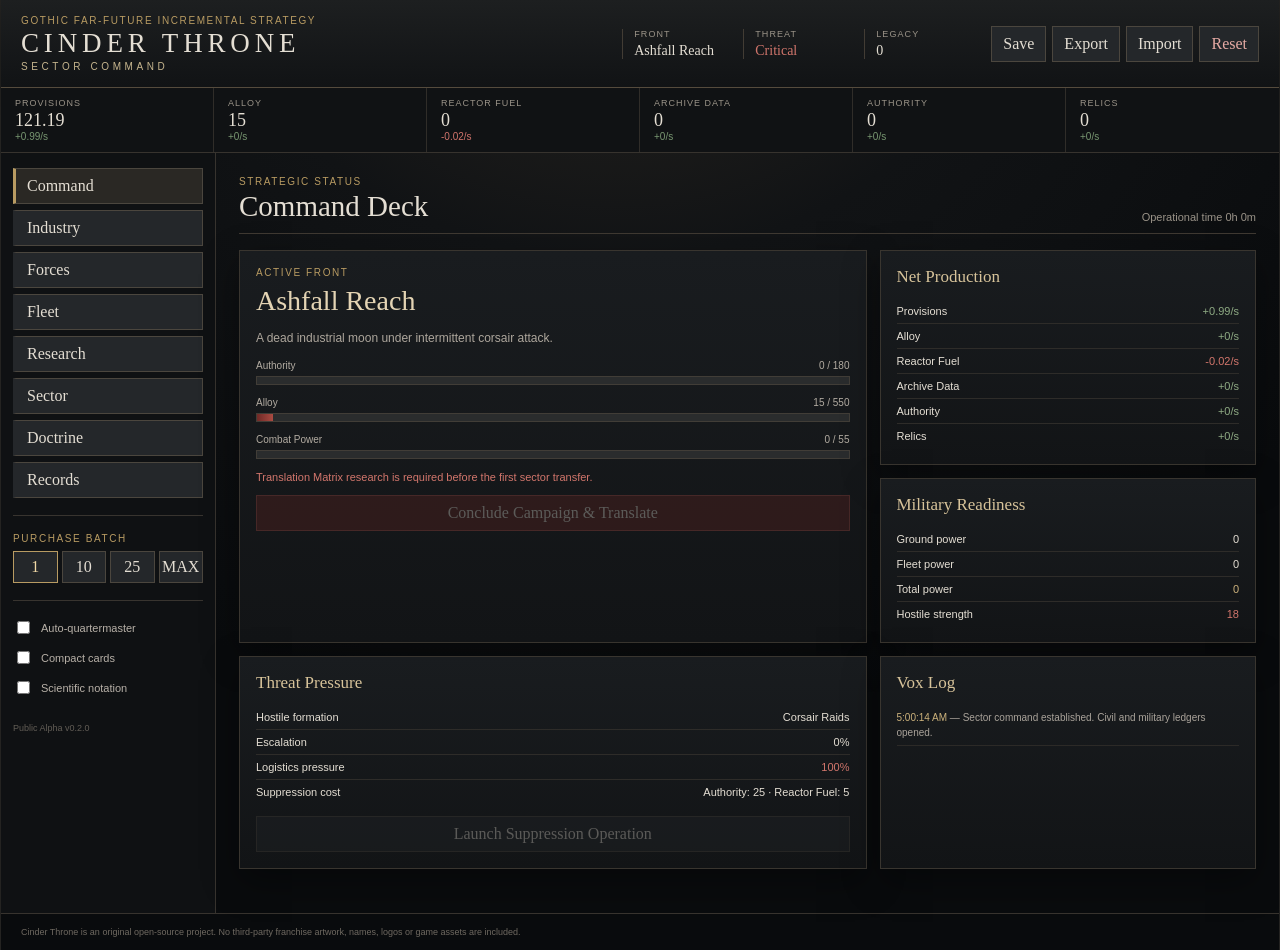
==== index.html @ 41fe94b8 "Add files via upload" ====
<!doctype html>
<html lang="en">
<head>
  <meta charset="utf-8">
  <meta name="viewport" content="width=device-width, initial-scale=1">
  <meta name="theme-color" content="#111315">
  <meta name="description" content="Cinder Throne: Sector Command — an original gothic far-future incremental strategy game.">
  <title>Cinder Throne: Sector Command</title>
  <link rel="stylesheet" href="styles.css">
</head>
<body>
<div id="app">
  <header class="topbar">
    <div class="brand">
      <div class="eyebrow">GOTHIC FAR-FUTURE INCREMENTAL STRATEGY</div>
      <h1>CINDER THRONE</h1>
      <div class="subtitle">SECTOR COMMAND</div>
    </div>

    <div class="campaign-summary">
      <div class="metric"><span>Front</span><strong id="sectorName">Ashfall Reach</strong></div>
      <div class="metric"><span>Threat</span><strong id="threatLabel">Low</strong></div>
      <div class="metric"><span>Legacy</span><strong id="legacyTop">0</strong></div>
    </div>

    <div class="top-actions">
      <button id="saveBtn">Save</button>
      <button id="exportBtn">Export</button>
      <button id="importBtn">Import</button>
      <button id="resetBtn" class="danger">Reset</button>
    </div>
  </header>

  <div id="resourceStrip" class="resource-strip"></div>

  <main class="layout">
    <aside class="sidebar">
      <button class="nav active" data-tab="command">Command</button>
      <button class="nav" data-tab="industry">Industry</button>
      <button class="nav" data-tab="forces">Forces</button>
      <button class="nav" data-tab="fleet">Fleet</button>
      <button class="nav" data-tab="research">Research</button>
      <button class="nav" data-tab="sector">Sector</button>
      <button class="nav" data-tab="doctrine">Doctrine</button>
      <button class="nav" data-tab="records">Records</button>

      <div class="side-rule"></div>
      <div class="side-label">Purchase batch</div>
      <div class="batch-row">
        <button class="batch active" data-buy="1">1</button>
        <button class="batch" data-buy="10">10</button>
        <button class="batch" data-buy="25">25</button>
        <button class="batch" data-buy="max">MAX</button>
      </div>

      <div class="side-rule"></div>
      <label class="toggle"><input id="autoBuyToggle" type="checkbox"> Auto-quartermaster</label>
      <label class="toggle"><input id="compactToggle" type="checkbox"> Compact cards</label>
      <label class="toggle"><input id="notationToggle" type="checkbox"> Scientific notation</label>

      <div class="version">Public Alpha v0.2.0</div>
    </aside>

    <section class="content">
      <section class="tab active" id="tab-command">
        <div class="heading">
          <div><div class="eyebrow">STRATEGIC STATUS</div><h2>Command Deck</h2></div>
          <div id="clock" class="clock"></div>
        </div>
        <div class="dashboard">
          <article class="panel hero">
            <div class="panel-kicker">ACTIVE FRONT</div>
            <h3 id="overviewSector"></h3>
            <p id="overviewDesc"></p>
            <div id="objectiveProgress"></div>
            <button id="advanceBtn" class="primary wide">Conclude Campaign & Translate</button>
          </article>
          <article class="panel">
            <h3>Net Production</h3>
            <div id="productionSummary"></div>
          </article>
          <article class="panel">
            <h3>Military Readiness</h3>
            <div id="powerSummary"></div>
          </article>
          <article class="panel">
            <h3>Threat Pressure</h3>
            <div id="threatSummary"></div>
            <button id="suppressBtn" class="wide">Launch Suppression Operation</button>
          </article>
          <article class="panel">
            <h3>Vox Log</h3>
            <div id="log" class="log"></div>
          </article>
        </div>
      </section>

      <section class="tab" id="tab-industry">
        <div class="heading"><div><div class="eyebrow">LOGISTICS & PRODUCTION</div><h2>Industry</h2></div></div>
        <div class="cards" id="industryCards"></div>
      </section>

      <section class="tab" id="tab-forces">
        <div class="heading"><div><div class="eyebrow">GROUND WAR</div><h2>Forces</h2></div></div>
        <div class="cards" id="forcesCards"></div>
      </section>

      <section class="tab" id="tab-fleet">
        <div class="heading"><div><div class="eyebrow">VOID COMMAND</div><h2>Fleet</h2></div></div>
        <div class="cards" id="fleetCards"></div>
      </section>

      <section class="tab" id="tab-research">
        <div class="heading"><div><div class="eyebrow">ARCHIVE SANCTIONS</div><h2>Research</h2></div></div>
        <div class="tech-grid" id="researchCards"></div>
      </section>

      <section class="tab" id="tab-sector">
        <div class="heading"><div><div class="eyebrow">CAMPAIGN THEATRES</div><h2>Sector Map</h2></div></div>
        <div class="sector-grid" id="sectorGrid"></div>
      </section>

      <section class="tab" id="tab-doctrine">
        <div class="heading"><div><div class="eyebrow">PERSISTENT META-PROGRESSION</div><h2>Doctrine</h2></div></div>
        <article class="panel doctrine-head">
          <div>
            <div class="panel-kicker">AVAILABLE LEGACY</div>
            <div id="legacyLarge" class="legacy-large">0</div>
          </div>
          <p>Doctrine persists through campaign translation. Each rank permanently alters future runs.</p>
        </article>
        <div class="tech-grid" id="doctrineCards"></div>
      </section>

      <section class="tab" id="tab-records">
        <div class="heading"><div><div class="eyebrow">ARCHIVE LEDGER</div><h2>Records</h2></div></div>
        <div class="records-grid">
          <article class="panel"><h3>Campaign Statistics</h3><div id="stats"></div></article>
          <article class="panel"><h3>Achievements</h3><div id="achievementList"></div></article>
          <article class="panel"><h3>Save Information</h3><div id="saveInfo"></div></article>
        </div>
      </section>
    </section>
  </main>

  <footer>
    Cinder Throne is an original open-source project. No third-party franchise artwork, names, logos or game assets are included.
  </footer>
</div>

<div id="modal" class="modal hidden">
  <div class="modal-card">
    <h3 id="modalTitle">Save Data</h3>
    <p id="modalHint"></p>
    <textarea id="saveText"></textarea>
    <div class="modal-actions">
      <button id="modalPrimary" class="primary">Copy</button>
      <button id="modalClose">Close</button>
    </div>
  </div>
</div>

<script src="game-data.js"></script>
<script src="game.js"></script>
</body>
</html>
---- styles.css ----
:root{
  --bg:#090b0d;--bg2:#0f1113;--panel:#15181b;--panel2:#1a1d20;
  --line:#3b3731;--line2:#50483d;--ink:#e4ded3;--muted:#9a9388;
  --gold:#b89b62;--red:#8e302c;--red2:#b24c43;--green:#789771;
  --blue:#7d9098;--shadow:0 12px 34px rgba(0,0,0,.35)
}
*{box-sizing:border-box}
html{background:var(--bg)}
body{
  margin:0;min-height:100vh;color:var(--ink);
  background:
    radial-gradient(circle at 48% -20%,#322c24 0,#111315 34%,#090b0d 70%);
  font-family:Georgia,"Times New Roman",serif
}
button,input,textarea{font:inherit}
button{
  border:1px solid #4b463e;background:#24272a;color:var(--ink);
  padding:8px 11px;cursor:pointer;transition:.12s ease
}
button:hover:not(:disabled){border-color:var(--gold);background:#2d3032}
button:disabled{opacity:.34;cursor:not-allowed}
button.primary{background:#602421;border-color:#a64a43}
button.primary:hover:not(:disabled){background:#762b26}
button.danger{color:#e6aaa4}
button.wide{width:100%;margin-top:12px}
#app{max-width:1680px;margin:auto;border-left:1px solid #242321;border-right:1px solid #242321;min-height:100vh}
.topbar{
  min-height:84px;padding:15px 20px;display:flex;align-items:center;gap:22px;
  background:linear-gradient(#1d1f20,#111315);border-bottom:1px solid #554b3d;box-shadow:var(--shadow)
}
.brand h1{margin:2px 0 0;font-size:27px;letter-spacing:.18em;font-weight:normal}
.subtitle{font:10px Arial,sans-serif;letter-spacing:.36em;color:#c6b58e;margin-top:2px}
.eyebrow,.panel-kicker,.side-label{
  font:10px Arial,sans-serif;letter-spacing:.16em;color:var(--gold);text-transform:uppercase
}
.campaign-summary{display:flex;gap:16px;margin-left:auto}
.metric{min-width:105px;padding-left:11px;border-left:1px solid #423c34}
.metric span{display:block;font:9px Arial,sans-serif;color:var(--muted);text-transform:uppercase;letter-spacing:.12em}
.metric strong{display:block;margin-top:4px;font-size:14px;font-weight:normal}
.top-actions{display:flex;gap:6px}
.resource-strip{
  display:grid;grid-template-columns:repeat(6,1fr);background:#101214;border-bottom:1px solid #37332e
}
.resource{padding:10px 14px;border-right:1px solid #302d29;min-width:0}
.resource:last-child{border-right:0}
.r-name{font:9px Arial,sans-serif;color:var(--muted);text-transform:uppercase;letter-spacing:.11em;white-space:nowrap;overflow:hidden;text-overflow:ellipsis}
.r-value{font-size:18px;margin-top:2px}
.r-rate{font:10px Arial,sans-serif;color:var(--green)}
.r-rate.bad{color:#d0746b}
.layout{display:grid;grid-template-columns:215px 1fr;min-height:760px}
.sidebar{padding:15px 12px;background:#0f1113;border-right:1px solid #37332e}
.nav{display:block;width:100%;text-align:left;margin-bottom:6px;border-left:3px solid transparent}
.nav.active{border-left-color:var(--gold);background:#2a2824}
.side-rule{height:1px;background:#38342f;margin:17px 0}
.batch-row{display:grid;grid-template-columns:repeat(4,1fr);gap:4px;margin-top:7px}
.batch{padding:6px 2px}
.batch.active{border-color:var(--gold);color:#f1d9a6}
.toggle{display:flex;gap:8px;align-items:center;font:11px Arial,sans-serif;color:#b8b1a8;margin:11px 0}
.version{font:9px Arial,sans-serif;color:#625d56;margin-top:26px}
.content{padding:23px;min-width:0}
.tab{display:none}.tab.active{display:block}
.heading{
  display:flex;justify-content:space-between;align-items:flex-end;
  border-bottom:1px solid #3f3932;padding-bottom:10px;margin-bottom:16px
}
.heading h2{font-weight:normal;font-size:29px;margin:3px 0 0}
.clock{font:11px Arial,sans-serif;color:var(--muted)}
.dashboard{display:grid;grid-template-columns:1.25fr .75fr;gap:13px}
.panel{
  padding:16px;background:linear-gradient(#191c1f,#121416);
  border:1px solid #39352f;box-shadow:var(--shadow)
}
.panel h3{margin:0 0 12px;font-size:17px;font-weight:normal;color:#d7c39a}
.hero{grid-row:span 2}
.hero h3{font-size:28px;color:#e4d4b4;margin:7px 0}
.hero p{font:12px/1.55 Arial,sans-serif;color:#ada69c}
.progress-block{margin:12px 0}
.progress-meta{display:flex;justify-content:space-between;gap:10px;font:10px Arial,sans-serif;color:#b3aca2}
.bar{height:9px;background:#2a2c2d;border:1px solid #413d37;margin-top:5px;overflow:hidden}
.bar i{display:block;height:100%;background:linear-gradient(90deg,#6f2926,#aa4b42)}
.summary-row{
  display:flex;justify-content:space-between;gap:12px;padding:6px 0;
  border-bottom:1px solid #2e2c29;font:11px Arial,sans-serif
}
.summary-row:last-child{border-bottom:0}
.good{color:#8fab84}.bad{color:#d2766c}.gold{color:#cbb17b}.muted{color:var(--muted)}
.log{max-height:215px;overflow:auto;font:10px/1.5 Arial,sans-serif;color:#aaa39a}
.log-entry{padding:5px 0;border-bottom:1px solid #2c2a27}
.cards,.tech-grid,.sector-grid{
  display:grid;grid-template-columns:repeat(auto-fill,minmax(280px,1fr));gap:11px
}
.unit-card,.tech,.sector-card{
  background:#15181a;border:1px solid #39352f;padding:14px;position:relative
}
.unit-card.locked,.tech.locked{opacity:.42;filter:saturate(.55)}
.unit-head{display:flex;justify-content:space-between;gap:10px}
.unit-head h3,.tech h3,.sector-card h3{font-weight:normal;font-size:17px;color:#d9c6a0;margin:0}
.qty{font:16px Arial,sans-serif;font-weight:bold}
.badge{
  display:inline-block;border:1px solid #554b3f;color:#bca97f;
  padding:2px 6px;margin-bottom:7px;font:8px Arial,sans-serif;text-transform:uppercase;letter-spacing:.1em
}
.unit-desc,.tech p,.sector-card p{
  font:11px/1.5 Arial,sans-serif;color:#aaa39a;min-height:36px
}
.flow{
  background:#0f1113;border:1px solid #302d2a;padding:7px;margin:8px 0;
  font:10px/1.5 Arial,sans-serif;color:#c9c0b7
}
.cost,.req{font:10px/1.45 Arial,sans-serif;color:#b4a77e}
.card-actions{display:flex;gap:6px;margin-top:9px}.card-actions button{flex:1}
.tech.complete,.sector-card.cleared{border-color:#53634d}
.sector-card.current{border-color:#a08758;box-shadow:0 0 0 1px #604c31 inset}
.doctrine-head{display:flex;align-items:center;gap:30px;margin-bottom:12px}
.doctrine-head p{font:11px/1.5 Arial,sans-serif;color:#aaa39a}
.legacy-large{font-size:42px;color:#d5bb84}
.records-grid{display:grid;grid-template-columns:repeat(3,1fr);gap:12px}
.achievement{padding:8px 0;border-bottom:1px solid #2e2b28;font:11px/1.45 Arial,sans-serif}
.achievement.locked{opacity:.38}
.achievement strong{display:block;color:#d0bd97;font-weight:normal}
footer{padding:13px 20px;border-top:1px solid #37332e;color:#6f6961;font:9px Arial,sans-serif}
.modal{position:fixed;inset:0;background:rgba(0,0,0,.78);display:flex;align-items:center;justify-content:center;padding:20px;z-index:20}
.modal.hidden{display:none}
.modal-card{width:min(720px,100%);padding:17px;background:#17191b;border:1px solid #5d5245}
.modal-card h3{margin-top:0;font-weight:normal;color:#d8c5a0}
.modal-card p{font:11px Arial,sans-serif;color:#aaa39a}
textarea{width:100%;height:250px;padding:10px;background:#0d0f10;color:#d4cec6;border:1px solid #403a33;font:10px monospace}
.modal-actions{display:flex;justify-content:flex-end;gap:7px;margin-top:9px}
body.compact .unit-desc{display:none}
body.compact .unit-card{padding:10px}
body.compact .flow{margin:5px 0}
@media(max-width:1000px){
  .topbar{flex-wrap:wrap}.campaign-summary{order:3;width:100%;margin-left:0}
  .resource-strip{grid-template-columns:repeat(3,1fr)}
  .records-grid{grid-template-columns:1fr}
}
@media(max-width:760px){
  .layout{grid-template-columns:1fr}
  .sidebar{
    border-right:0;border-bottom:1px solid #37332e;
    display:grid;grid-template-columns:repeat(4,1fr);gap:4px
  }
  .nav{font-size:11px;padding:7px 5px}
  .side-rule,.side-label,.batch-row,.toggle,.version{display:none}
  .dashboard{grid-template-columns:1fr}.hero{grid-row:auto}
  .top-actions{width:100%;display:grid;grid-template-columns:repeat(4,1fr)}
  .content{padding:14px}.resource-strip{grid-template-columns:repeat(2,1fr)}
}
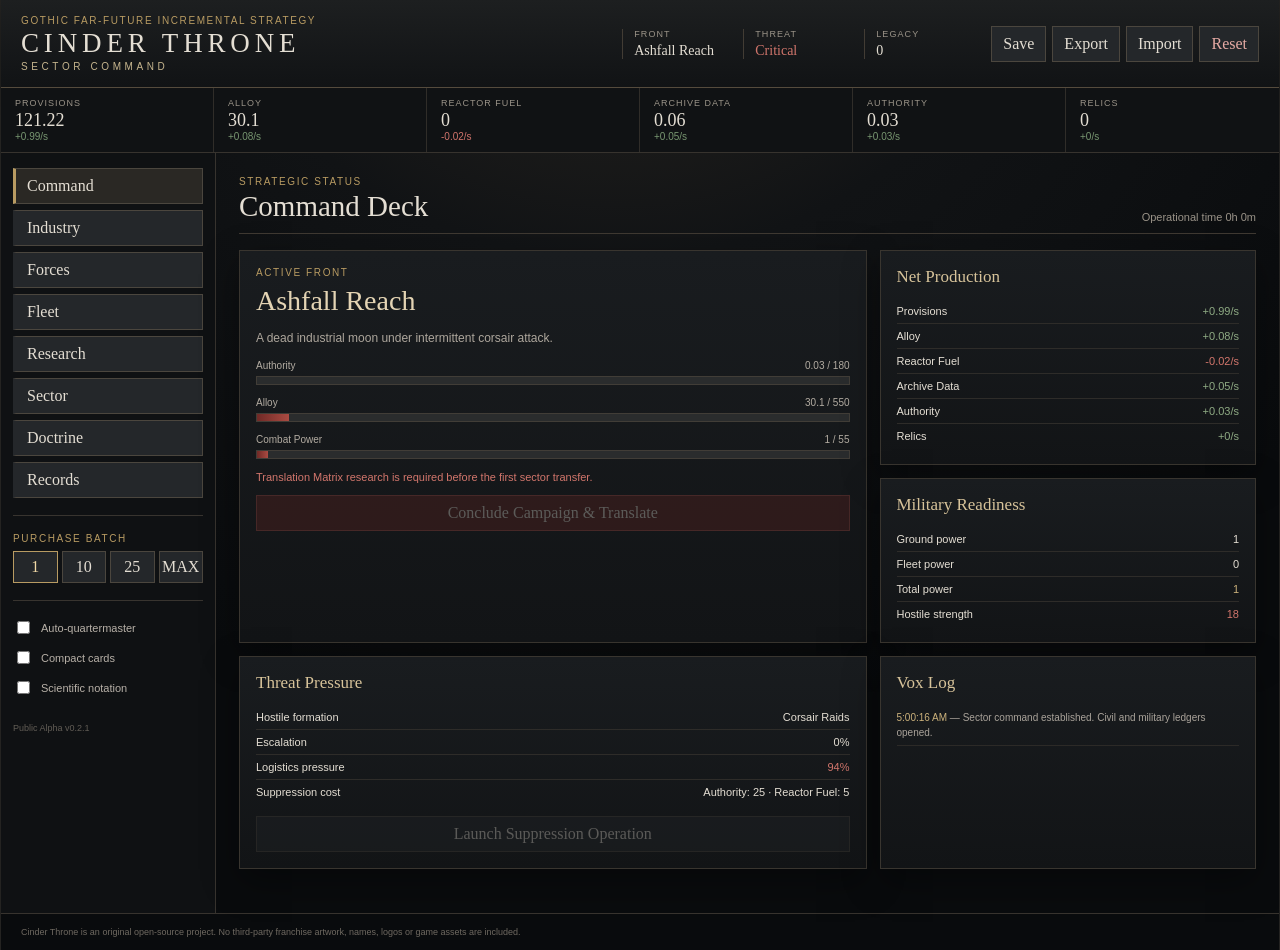
==== commit 3acc8340: "Add files via upload" ====
--- a/index.html
+++ b/index.html
@@ -58,7 +58,7 @@
       <label class="toggle"><input id="compactToggle" type="checkbox"> Compact cards</label>
       <label class="toggle"><input id="notationToggle" type="checkbox"> Scientific notation</label>
 
-      <div class="version">Public Alpha v0.2.0</div>
+      <div class="version">Public Alpha v0.2.1</div>
     </aside>
 
     <section class="content">
